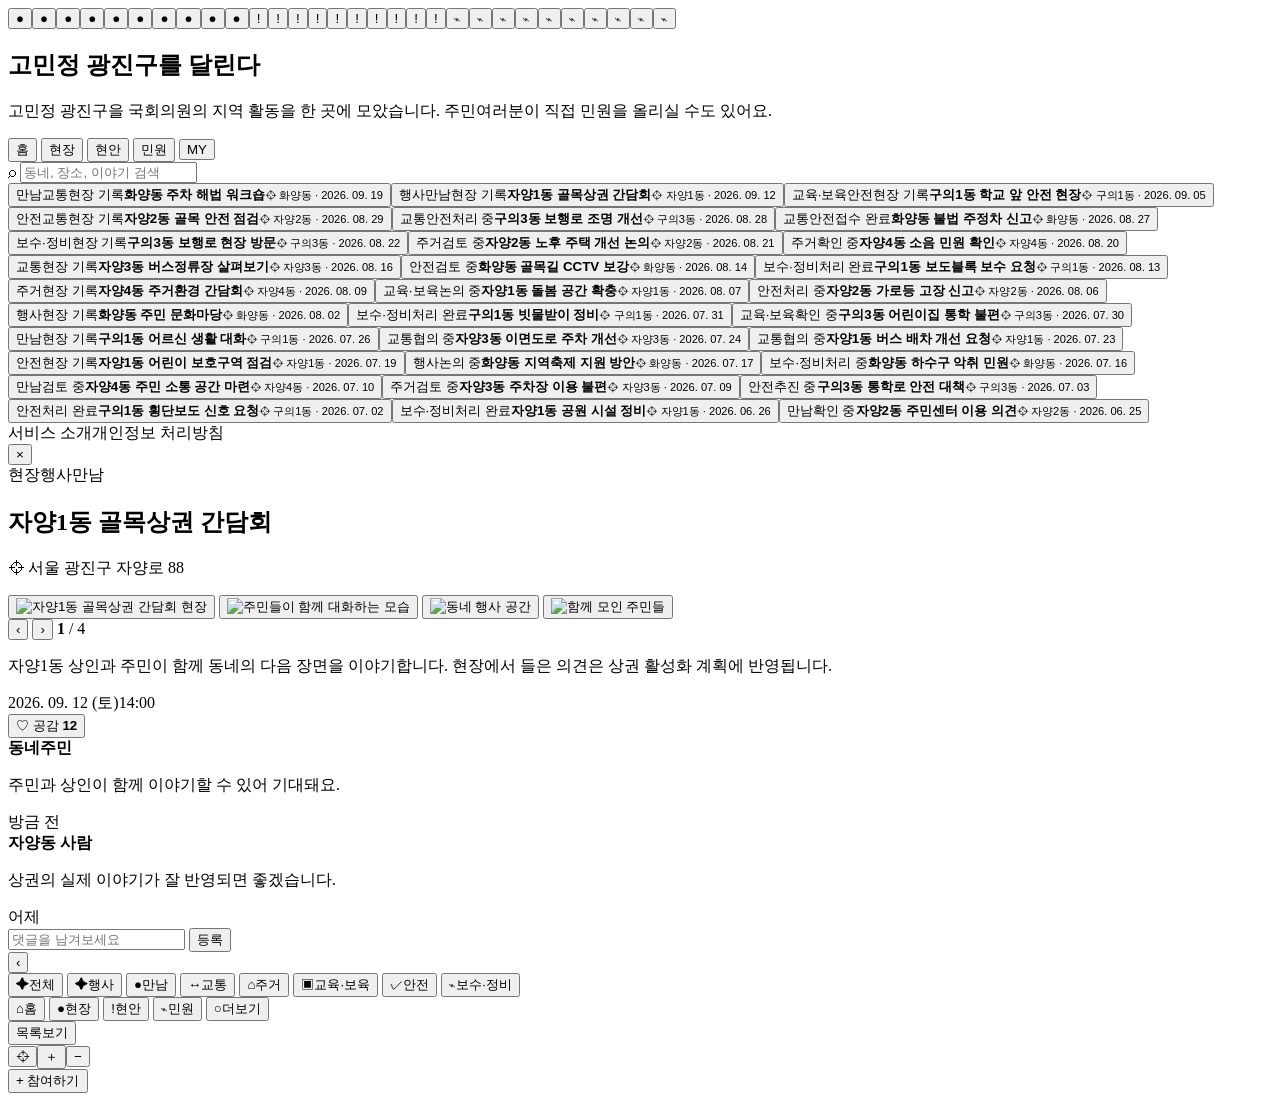
==== index.html @ 6dab6c1c "Update selected marker behavior" ====
<!doctype html>
<html lang="ko">
<head>
    <meta charset="UTF-8" />
    <meta name="viewport" content="width=device-width, initial-scale=1.0" />
    <title>우리동네 레이어 · 레이아웃 시안 02</title>
    <link rel="stylesheet" href="layout-02.css" />
</head>
<body>
    <main class="map-screen">
        <div class="map-placeholder" aria-label="지도 영역"></div>
        <div class="map-marker-layer" aria-label="지도 콘텐츠 위치"></div>

        <section class="main-panel" aria-label="동네 콘텐츠 패널">
            <div class="panel-surface">
                <div class="panel-handle" aria-hidden="true"></div>
                <header class="main-header">
                    <h1>고민정 광진구를 달린다</h1>
                    <p class="panel-copy">고민정 광진구을 국회의원의 지역 활동을 한 곳에 모았습니다. 주민여러분이 직접 민원을 올리실 수도 있어요.</p>
                    <nav class="main-menu" aria-label="주요 메뉴">
                        <button class="active" type="button" data-filter="all">홈</button>
                        <button type="button" data-filter="현장">현장</button>
                        <button type="button" data-filter="현안">현안</button>
                        <button type="button" data-filter="민원">민원</button>
                        <button type="button" data-filter="my">MY</button>
                    </nav>
                </header>

                <div class="panel-body">
                    <label class="search-box">
                        <span aria-hidden="true">⌕</span>
                        <input type="search" placeholder="동네, 장소, 이야기 검색" aria-label="동네, 장소, 이야기 검색" />
                    </label>

                    <div class="content-list" aria-live="polite"></div>
                </div>

                <footer class="main-footer">
                    <span>서비스 소개</span><span>개인정보 처리방침</span>
                </footer>
            </div>

            <article class="content-box" aria-label="선택한 콘텐츠 상세">
                <div class="detail-handle" aria-hidden="true"></div>
                <button class="detail-close" type="button" aria-label="콘텐츠 상세 닫기">×</button>
                <div class="detail-labels"><span class="type-label" data-detail="primary">현장</span><span class="detail-category-list" data-detail="category"><span class="tag event">행사</span><span class="tag event">만남</span></span></div>
                <h2 data-detail="title">자양1동 골목상권 간담회</h2>
                <p class="detail-address" data-detail="address">⌖ 서울 광진구 자양로 88</p>
                <div class="photo-gallery" aria-label="콘텐츠 사진 갤러리">
                    <div class="gallery-track">
                        <button class="gallery-slide" type="button" data-gallery-index="0"><img src="https://images.unsplash.com/photo-1517457373958-b7bdd4587205?auto=format&fit=crop&w=900&q=85" alt="자양1동 골목상권 간담회 현장" /></button>
                        <button class="gallery-slide" type="button" data-gallery-index="1"><img src="https://images.unsplash.com/photo-1511632765486-a01980e01a18?auto=format&fit=crop&w=900&q=85" alt="주민들이 함께 대화하는 모습" /></button>
                        <button class="gallery-slide" type="button" data-gallery-index="2"><img src="https://images.unsplash.com/photo-1492684223066-81342ee5ff30?auto=format&fit=crop&w=900&q=85" alt="동네 행사 공간" /></button>
                        <button class="gallery-slide" type="button" data-gallery-index="3"><img src="https://images.unsplash.com/photo-1529156069898-49953e39b3ac?auto=format&fit=crop&w=900&q=85" alt="함께 모인 주민들" /></button>
                    </div>
                    <button class="gallery-arrow prev is-hidden" type="button" aria-label="이전 사진">‹</button>
                    <button class="gallery-arrow next" type="button" aria-label="다음 사진">›</button>
                    <span class="gallery-count"><strong>1</strong> / 4</span>
                </div>
                <p class="detail-description" data-detail="description">자양1동 상인과 주민이 함께 동네의 다음 장면을 이야기합니다. 현장에서 들은 의견은 상권 활성화 계획에 반영됩니다.</p>
                <div class="detail-divider"></div>
                <div class="detail-meta"><span data-detail="date">2026. 09. 12 (토)</span><span data-detail="time">14:00</span></div>
                <div class="engagement-section">
                    <div class="reaction-row" aria-label="콘텐츠 반응">
                        <button class="reaction-button" type="button" data-reaction="like">♡ <span>공감</span> <strong>12</strong></button>
                    </div>
                    <div class="comment-list">
                        <div class="comment-item"><strong>동네주민</strong><p>주민과 상인이 함께 이야기할 수 있어 기대돼요.</p><time>방금 전</time></div>
                        <div class="comment-item"><strong>자양동 사람</strong><p>상권의 실제 이야기가 잘 반영되면 좋겠습니다.</p><time>어제</time></div>
                    </div>
                    <form class="comment-form">
                        <input type="text" placeholder="댓글을 남겨보세요" aria-label="댓글 입력" maxlength="120" />
                        <button type="submit">등록</button>
                    </form>
                </div>
            </article>

            <button class="panel-toggle" type="button" aria-label="메인 패널 접기" aria-expanded="true">‹</button>
        </section>

        <nav class="category-nav" aria-label="콘텐츠 2차 구분">
            <button class="category-chip" type="button" data-category-filter="all"><span aria-hidden="true">✦</span>전체</button>
            <button class="category-chip" type="button" data-category-filter="행사"><span aria-hidden="true">✦</span>행사</button>
            <button class="category-chip" type="button" data-category-filter="만남"><span aria-hidden="true">●</span>만남</button>
            <button class="category-chip" type="button" data-category-filter="교통"><span aria-hidden="true">↔</span>교통</button>
            <button class="category-chip" type="button" data-category-filter="주거"><span aria-hidden="true">⌂</span>주거</button>
            <button class="category-chip" type="button" data-category-filter="교육·보육"><span aria-hidden="true">▣</span>교육·보육</button>
            <button class="category-chip" type="button" data-category-filter="안전"><span aria-hidden="true">✓</span>안전</button>
            <button class="category-chip" type="button" data-category-filter="보수·정비"><span aria-hidden="true">⌁</span>보수·정비</button>
        </nav>

        <nav class="mobile-nav" aria-label="모바일 주요 메뉴">
            <button class="active" type="button" data-filter="all"><span aria-hidden="true">⌂</span>홈</button>
            <button type="button" data-filter="현장"><span aria-hidden="true">●</span>현장</button>
            <button type="button" data-filter="현안"><span aria-hidden="true">!</span>현안</button>
            <button type="button" data-filter="민원"><span aria-hidden="true">⌁</span>민원</button>
            <button type="button" data-filter="more"><span aria-hidden="true">○</span>더보기</button>
        </nav>
        <button class="mobile-list-button" type="button">목록보기</button>

        <div class="more-layer" hidden>
            <div class="more-backdrop" data-more-close></div>
            <section class="more-sheet" aria-label="더보기 메뉴"><button class="more-close" type="button" aria-label="더보기 닫기">×</button><a href="#">서비스 소개</a><a href="#">개인정보 처리방침</a></section>
        </div>

        <div class="map-controls" aria-label="지도 컨트롤">
            <button type="button" aria-label="현재 위치">⌖</button><button type="button" aria-label="확대">＋</button><button type="button" aria-label="축소">−</button>
        </div>

        <button class="participate-button" type="button">+ 참여하기</button>

        <div class="request-layer" role="dialog" aria-modal="true" aria-labelledby="request-title" hidden>
            <div class="request-backdrop" data-request-close></div>
            <section class="request-panel">
                <div class="request-heading"><div><h2 id="request-title">고민정 의원에게 요청하기</h2></div><button class="request-close" type="button" aria-label="요청 레이어 닫기">×</button></div>
                <form class="request-form">
                    <label class="form-label">장소 검색<div class="location-input"><span aria-hidden="true">⌖</span><input type="text" placeholder="주소나 장소를 검색해보세요" aria-label="장소 검색" /><button type="button" class="current-location">현위치</button></div></label>
                    <fieldset class="request-type-field"><legend class="form-label">어떤 요청인가요?</legend><div class="request-type-options"><button class="request-type active" type="button" data-request-type="민원요청">민원이 있어요</button><button class="request-type" type="button" data-request-type="만남요청">의원을 만나고 싶어요</button></div></fieldset>
                    <fieldset class="category-field"><legend class="form-label">관련 구분 <small>복수 선택 가능</small></legend><div class="request-category-options"><button type="button" data-request-category="행사">행사</button><button type="button" data-request-category="만남">만남</button><button type="button" data-request-category="교통">교통</button><button type="button" data-request-category="주거">주거</button><button type="button" data-request-category="교육·보육">교육·보육</button><button type="button" data-request-category="안전">안전</button><button type="button" data-request-category="보수·정비">보수·정비</button></div></fieldset>
                    <label class="form-label">사진 입력 <span class="optional">선택</span><span class="photo-input"><span aria-hidden="true">＋</span><span>사진을 추가해주세요</span><input type="file" accept="image/*" multiple aria-label="사진 입력" /></span></label>
                    <label class="form-label">설명하기<textarea rows="5" placeholder="동네에서 어떤 일이 있었는지 알려주세요."></textarea></label>
                    <p class="request-status" aria-live="polite"></p><button class="request-submit" type="submit">요청하기</button>
                </form>
            </section>
        </div>

        <div class="photo-lightbox" role="dialog" aria-modal="true" aria-label="사진 크게 보기" hidden>
            <button class="lightbox-close" type="button" aria-label="사진 닫기">×</button>
            <button class="lightbox-arrow prev" type="button" aria-label="이전 사진">‹</button>
            <img class="lightbox-image" src="" alt="" />
            <button class="lightbox-arrow next" type="button" aria-label="다음 사진">›</button>
            <div class="lightbox-counter"><strong>1</strong> / 4</div>
        </div>
    </main>
    <script>
        const screen = document.querySelector('.map-screen');
        const panel = document.querySelector('.main-panel');
        const panelSurface = document.querySelector('.panel-surface');
        const contentList = document.querySelector('.content-list');
        const mapMarkerLayer = document.querySelector('.map-marker-layer');
        let cards = [];
        const menuButtons = [...document.querySelectorAll('.main-menu button, .mobile-nav button')];
        const categoryButtons = [...document.querySelectorAll('.category-chip')];
        const detail = document.querySelector('.content-box');
        const toggle = document.querySelector('.panel-toggle');
        const close = document.querySelector('.detail-close');
        const gallery = document.querySelector('.photo-gallery');
        const galleryTrack = document.querySelector('.gallery-track');
        const gallerySlides = [...document.querySelectorAll('.gallery-slide')];
        const galleryCount = document.querySelector('.gallery-count strong');
        const lightbox = document.querySelector('.photo-lightbox');
        const lightboxImage = document.querySelector('.lightbox-image');
        const lightboxCounter = document.querySelector('.lightbox-counter strong');
        const commentForm = document.querySelector('.comment-form');
        const commentInput = commentForm.querySelector('input');
        const commentList = document.querySelector('.comment-list');
        const participateButton = document.querySelector('.participate-button');
        const requestLayer = document.querySelector('.request-layer');
        const requestForm = document.querySelector('.request-form');
        const requestStatus = document.querySelector('.request-status');
        const mapControls = document.querySelector('.map-controls');
        const mobileListButton = document.querySelector('.mobile-list-button');
        const moreLayer = document.querySelector('.more-layer');
        let galleryIndex = 0;
        let galleryTouchStartX = 0;
        let lightboxTouchStartX = 0;
        let panelTouchStartY = 0;
        let detailTouchStartY = 0;

        const syncParticipatePosition = () => {
            if (!window.matchMedia('(max-width: 800px)').matches) {
                mapControls.style.bottom = '';
                participateButton.style.bottom = '';
                return;
            }
            const panelBottom = panel.classList.contains('is-collapsed') ? 76 : window.innerHeight - panel.getBoundingClientRect().top + 16;
            mapControls.style.bottom = `${Math.max(76, panelBottom)}px`;
            participateButton.style.bottom = `${Math.max(120, panelBottom + 44)}px`;
        };

        const contentData = [
            ['현장', '행사|만남', '자양1동 골목상권 간담회', '자양1동', '2026. 09. 12', '14:00', '상인과 주민이 함께 동네의 다음 장면을 이야기합니다.'],
            ['현장', '만남|교통', '화양동 주차 해법 워크숍', '화양동', '2026. 09. 19', '10:30', '주차 문제를 주민의 시선으로 다시 살펴보고 해법을 찾습니다.'],
            ['현장', '교육·보육|안전', '구의1동 학교 앞 안전 현장', '구의1동', '2026. 09. 05', '09:00', '학교 주변 통학 동선을 살피고 필요한 개선점을 확인했습니다.'],
            ['현장', '안전|교통', '자양2동 골목 안전 점검', '자양2동', '2026. 08. 29', '16:00', '주민들과 골목길의 위험 요소를 함께 살펴봤습니다.'],
            ['현장', '보수·정비', '구의3동 보행로 현장 방문', '구의3동', '2026. 08. 22', '14:30', '보행로의 불편 사항을 확인하고 정비 방향을 논의했습니다.'],
            ['현장', '교통', '자양3동 버스정류장 살펴보기', '자양3동', '2026. 08. 16', '11:00', '주민들이 자주 이용하는 정류장의 이용 환경을 확인했습니다.'],
            ['현장', '주거', '자양4동 주거환경 간담회', '자양4동', '2026. 08. 09', '15:00', '주거 환경에 대한 주민들의 목소리를 현장에서 들었습니다.'],
            ['현장', '행사', '화양동 주민 문화마당', '화양동', '2026. 08. 02', '13:00', '동네 주민이 함께 모여 이야기를 나누는 자리를 마련했습니다.'],
            ['현장', '만남', '구의1동 어르신 생활 대화', '구의1동', '2026. 07. 26', '10:00', '생활 속 불편과 필요한 지원에 대해 이야기를 나눴습니다.'],
            ['현장', '안전', '자양1동 어린이 보호구역 점검', '자양1동', '2026. 07. 19', '08:30', '어린이 보호구역의 통행 환경과 안전 시설을 점검했습니다.'],
            ['현안', '교통|안전', '구의3동 보행로 조명 개선', '구의3동', '2026. 08. 28', '처리 중', '주민센터 뒤편 보행로의 야간 조도가 낮아 통행이 불편하다는 의견입니다.'],
            ['현안', '주거', '자양2동 노후 주택 개선 논의', '자양2동', '2026. 08. 21', '검토 중', '노후 주거지의 생활 환경을 개선할 방안을 살펴보고 있습니다.'],
            ['현안', '안전', '화양동 골목길 CCTV 보강', '화양동', '2026. 08. 14', '검토 중', '안전 사각지대를 줄이기 위한 방안을 관계 기관과 협의 중입니다.'],
            ['현안', '교육·보육', '자양1동 돌봄 공간 확충', '자양1동', '2026. 08. 07', '논의 중', '아이와 보호자가 함께 이용할 수 있는 돌봄 공간을 살펴봅니다.'],
            ['현안', '보수·정비', '구의1동 빗물받이 정비', '구의1동', '2026. 07. 31', '처리 완료', '집중호우에 대비해 빗물받이 정비 필요 지역을 확인했습니다.'],
            ['현안', '교통', '자양3동 이면도로 주차 개선', '자양3동', '2026. 07. 24', '협의 중', '이면도로의 통행과 주차 문제를 함께 해결할 방법을 찾고 있습니다.'],
            ['현안', '행사', '화양동 지역축제 지원 방안', '화양동', '2026. 07. 17', '논의 중', '지역 행사가 주민 모두에게 열린 자리가 될 수 있도록 논의합니다.'],
            ['현안', '만남', '자양4동 주민 소통 공간 마련', '자양4동', '2026. 07. 10', '검토 중', '주민들이 편하게 만나고 의견을 나눌 공간을 검토합니다.'],
            ['현안', '안전', '구의3동 통학로 안전 대책', '구의3동', '2026. 07. 03', '추진 중', '통학 시간대 보행 안전을 높이기 위한 대책을 마련하고 있습니다.'],
            ['현안', '보수·정비', '자양1동 공원 시설 정비', '자양1동', '2026. 06. 26', '처리 완료', '노후 공원 시설을 주민들이 안전하게 이용할 수 있도록 정비합니다.'],
            ['민원', '교통|안전', '화양동 불법 주정차 신고', '화양동', '2026. 08. 27', '접수 완료', '주민 신고 내용을 확인하고 현장 계도와 단속을 요청했습니다.'],
            ['민원', '주거', '자양4동 소음 민원 확인', '자양4동', '2026. 08. 20', '확인 중', '생활 소음으로 인한 불편 사항을 확인하고 해결 방법을 찾습니다.'],
            ['민원', '보수·정비', '구의1동 보도블록 보수 요청', '구의1동', '2026. 08. 13', '처리 완료', '파손된 보도블록을 확인해 정비 요청을 전달했습니다.'],
            ['민원', '안전', '자양2동 가로등 고장 신고', '자양2동', '2026. 08. 06', '처리 중', '어두운 골목의 가로등 고장 신고를 접수하고 수리를 요청했습니다.'],
            ['민원', '교육·보육', '구의3동 어린이집 통학 불편', '구의3동', '2026. 07. 30', '확인 중', '통학 시간대 차량과 보행 동선의 불편 사항을 확인합니다.'],
            ['민원', '교통', '자양1동 버스 배차 개선 요청', '자양1동', '2026. 07. 23', '협의 중', '출퇴근 시간대 배차 간격에 대한 주민 의견을 전달했습니다.'],
            ['민원', '보수·정비', '화양동 하수구 악취 민원', '화양동', '2026. 07. 16', '처리 중', '하수구 악취 발생 지점을 확인하고 정비를 요청했습니다.'],
            ['민원', '주거', '자양3동 주차장 이용 불편', '자양3동', '2026. 07. 09', '검토 중', '주차장 이용 과정에서 발생한 주민 불편을 관계 기관에 전달했습니다.'],
            ['민원', '안전', '구의1동 횡단보도 신호 요청', '구의1동', '2026. 07. 02', '처리 완료', '보행량이 많은 구간의 신호 체계 개선을 요청했습니다.'],
            ['민원', '만남', '자양2동 주민센터 이용 의견', '자양2동', '2026. 06. 25', '확인 중', '주민센터 이용 과정에서 느낀 불편과 개선 의견을 확인합니다.']
        ].map((item, index) => ({
            id: index + 1, primary: item[0], category: item[1].split('|'), title: item[2], place: item[3], date: item[4], time: item[5], description: item[6],
            sort: Number(item[4].replace(/\D/g, ''))
        }));

        let activePrimary = 'all';
        let activeCategory = 'all';

        const renderCards = (filter = activePrimary, category = activeCategory) => {
            contentList.innerHTML = '';
            const visible = contentData
                .filter((item) => (filter === 'all' || item.primary === filter) && (category === 'all' || item.category.includes(category)))
                .sort((a, b) => b.sort - a.sort);
            visible.forEach((item) => {
                const card = document.createElement('button');
                card.className = 'content-card';
                card.type = 'button';
                card.dataset.contentId = item.id;
                Object.assign(card.dataset, { primary: item.primary, category: item.category.join(' · '), title: item.title, address: `⌖ 서울 광진구 ${item.place}`, description: item.description, date: item.date, time: item.time });
                card.innerHTML = `<span class="card-tags">${item.category.map((category) => `<span class="tag ${category === '교통' || category === '안전' ? 'complaint' : 'event'}">${category}</span>`).join('')}</span><span class="status ${item.primary === '현장' ? 'open' : ''}">${item.primary === '현장' ? '현장 기록' : item.time}</span><strong>${item.title}</strong><small>⌖ ${item.place} · ${item.date}</small>`;
                card.addEventListener('click', () => setDetail(card));
                contentList.append(card);
            });
            cards = [...contentList.querySelectorAll('.content-card')];
        };

        const setDetail = (card) => {
            detail.querySelector('[data-detail="primary"]').textContent = card.dataset.primary;
            detail.querySelector('[data-detail="category"]').innerHTML = card.dataset.category.split(' · ').map((category) => `<span class="tag ${category === '교통' || category === '안전' ? 'complaint' : 'event'}">${category}</span>`).join('');
            detail.querySelector('[data-detail="title"]').textContent = card.dataset.title;
            detail.querySelector('[data-detail="address"]').textContent = card.dataset.address;
            detail.querySelector('[data-detail="description"]').textContent = card.dataset.description;
            detail.querySelector('[data-detail="date"]').textContent = card.dataset.date;
            detail.querySelector('[data-detail="time"]').textContent = card.dataset.time;
            detail.querySelector('.detail-meta').classList.toggle('time-hidden', card.dataset.category.split(' · ').some((category) => ['행사', '만남'].includes(category)));
            detail.scrollTop = 0;
            if (window.matchMedia('(max-width: 800px)').matches) panel.classList.remove('is-mobile-expanded', 'is-collapsed');
            panel.classList.add('is-detail-open');
        };

        const markerPositions = [
            [16, 18], [31, 13], [47, 22], [64, 16], [80, 27], [24, 37], [42, 42], [59, 34], [74, 45], [88, 39],
            [13, 57], [29, 67], [45, 55], [61, 64], [78, 58], [91, 70], [20, 82], [36, 76], [54, 84], [70, 78],
            [84, 88], [9, 30], [37, 29], [52, 12], [69, 29], [86, 52], [15, 72], [48, 69], [64, 91], [94, 22]
        ];

        const renderMapMarkers = () => {
            mapMarkerLayer.innerHTML = '';
            contentData.forEach((item, index) => {
                const marker = document.createElement('button');
                marker.className = `map-marker marker-${item.primary === '현장' ? 'field' : item.primary === '현안' ? 'issue' : 'complaint'}`;
                marker.type = 'button';
                marker.style.left = `${markerPositions[index][0]}%`;
                marker.style.top = `${markerPositions[index][1]}%`;
                Object.assign(marker.dataset, { primary: item.primary, category: item.category.join(' · '), title: item.title, address: `⌖ 서울 광진구 ${item.place}`, description: item.description, date: item.date, time: item.time });
                marker.innerHTML = `<span aria-hidden="true">${item.primary === '현장' ? '●' : item.primary === '현안' ? '!' : '⌁'}</span>`;
                marker.addEventListener('click', () => {
                    mapMarkerLayer.querySelectorAll('.map-marker.is-selected').forEach((selectedMarker) => selectedMarker.classList.remove('is-selected'));
                    marker.classList.add('is-selected');
                    if (panel.classList.contains('is-collapsed')) {
                        panel.classList.remove('is-collapsed');
                        toggle.setAttribute('aria-expanded', 'true');
                        toggle.setAttribute('aria-label', '메인 패널 접기');
                        updateToggleIcon(false);
                    }
                    setDetail(marker);
                });
                mapMarkerLayer.append(marker);
            });
        };

        const filterMapMarkers = (primary = 'all', category = 'all') => {
            mapMarkerLayer.querySelectorAll('.map-marker').forEach((marker) => {
                const visible = (primary === 'all' || marker.dataset.primary === primary) && (category === 'all' || marker.dataset.category.split(' · ').includes(category));
                marker.hidden = !visible;
                marker.style.display = visible ? 'grid' : 'none';
                if (!visible) marker.classList.remove('is-selected');
            });
        };

        renderMapMarkers();
        syncParticipatePosition();
        new MutationObserver(syncParticipatePosition).observe(panel, { attributes: true, attributeFilter: ['class'] });
        panel.addEventListener('transitionend', (event) => {
            if (event.propertyName === 'height' || event.propertyName === 'transform') syncParticipatePosition();
        });
        window.addEventListener('resize', syncParticipatePosition);

        menuButtons.forEach((button) => button.addEventListener('click', () => {
            const filter = button.dataset.filter;
            if (!filter) return;
            if (filter === 'more') { moreLayer.hidden = false; return; }
            menuButtons.forEach((item) => item.classList.toggle('active', item.dataset.filter === filter));
            panel.classList.remove('is-detail-open');
            if (filter === 'all') {
                panel.classList.remove('is-collapsed', 'is-mobile-expanded', 'is-category-mode', 'is-list-only');
                panelSurface.scrollTop = 0;
            } else if (window.matchMedia('(max-width: 800px)').matches) {
                panel.classList.add('is-category-mode', 'is-collapsed');
                panel.classList.remove('is-mobile-expanded', 'is-list-only');
                panelSurface.scrollTop = 0;
            }
            activePrimary = filter;
            activeCategory = 'all';
            filterMapMarkers(activePrimary, activeCategory);
            renderCards(activePrimary, activeCategory);
        }));

        categoryButtons.forEach((button) => button.addEventListener('click', () => {
            activeCategory = button.dataset.categoryFilter;
            panel.classList.remove('is-detail-open');
            filterMapMarkers(activePrimary, activeCategory);
            renderCards(activePrimary, activeCategory);
        }));

        renderCards('all');

        mobileListButton.addEventListener('click', () => {
            panel.classList.remove('is-collapsed', 'is-mobile-expanded');
            panel.classList.add('is-list-only');
            panelSurface.scrollTop = 0;
        });

        panelSurface.addEventListener('touchstart', (event) => {
            if (!window.matchMedia('(max-width: 800px)').matches) return;
            panelTouchStartY = event.touches[0].clientY;
        }, { passive: true });
        panelSurface.addEventListener('touchend', (event) => {
            if (!window.matchMedia('(max-width: 800px)').matches) return;
            const distance = event.changedTouches[0].clientY - panelTouchStartY;
            if (panel.classList.contains('is-list-only')) {
                if (distance > 45 && contentList.scrollTop <= 1) {
                    panel.classList.remove('is-list-only', 'is-mobile-expanded');
                    panel.classList.add('is-collapsed');
                    panelSurface.scrollTop = 0;
                }
                return;
            }
            if (distance < -45 && !panel.classList.contains('is-collapsed')) {
                panel.classList.add('is-mobile-expanded');
            } else if (distance > 45 && panel.classList.contains('is-mobile-expanded') && panelSurface.scrollTop <= 1) {
                panel.classList.remove('is-mobile-expanded');
                panelSurface.scrollTop = 0;
            } else if (distance > 45 && !panel.classList.contains('is-mobile-expanded') && !panel.classList.contains('is-collapsed')) {
                panel.classList.add('is-collapsed');
            }
        }, { passive: true });
        panelSurface.addEventListener('wheel', (event) => {
            if (window.matchMedia('(max-width: 800px)').matches && panel.classList.contains('is-mobile-expanded') && panelSurface.scrollTop <= 1 && event.deltaY > 0) {
                panel.classList.remove('is-mobile-expanded');
                panelSurface.scrollTop = 0;
            }
        }, { passive: true });
        detail.addEventListener('touchstart', (event) => {
            if (!window.matchMedia('(max-width: 800px)').matches) return;
            detailTouchStartY = event.touches[0].clientY;
        }, { passive: true });
        detail.addEventListener('touchend', (event) => {
            if (!window.matchMedia('(max-width: 800px)').matches || !panel.classList.contains('is-detail-open')) return;
            const distance = event.changedTouches[0].clientY - detailTouchStartY;
            if (distance < -45) {
                panel.classList.add('is-mobile-expanded');
            } else if (distance > 45 && panel.classList.contains('is-mobile-expanded') && detail.scrollTop <= 1) {
                panel.classList.remove('is-mobile-expanded');
                detail.scrollTop = 0;
            } else if (distance > 45 && !panel.classList.contains('is-mobile-expanded') && detail.scrollTop <= 1) {
                panel.classList.remove('is-detail-open');
                detail.scrollTop = 0;
            }
        }, { passive: true });

        const closeMoreLayer = () => { moreLayer.hidden = true; };
        moreLayer.querySelector('.more-close').addEventListener('click', closeMoreLayer);
        moreLayer.querySelector('[data-more-close]').addEventListener('click', closeMoreLayer);

        const closeRequestLayer = () => { requestLayer.hidden = true; };
        participateButton.addEventListener('click', () => { requestLayer.hidden = false; requestStatus.textContent = ''; });
        requestLayer.querySelector('.request-close').addEventListener('click', closeRequestLayer);
        requestLayer.querySelector('[data-request-close]').addEventListener('click', closeRequestLayer);
        document.querySelectorAll('.request-type').forEach((button) => button.addEventListener('click', () => {
            document.querySelectorAll('.request-type').forEach((item) => item.classList.toggle('active', item === button));
        }));
        document.querySelectorAll('[data-request-category]').forEach((button) => button.addEventListener('click', () => button.classList.toggle('active')));
        requestLayer.querySelector('.current-location').addEventListener('click', () => {
            requestLayer.querySelector('.location-input input').value = '현재 위치를 선택했습니다';
        });
        requestForm.addEventListener('submit', (event) => {
            event.preventDefault();
            requestStatus.textContent = '요청 내용을 확인했습니다. 곧 연결해드릴게요.';
        });

        close.addEventListener('click', () => {
            panel.classList.remove('is-detail-open', 'is-mobile-expanded');
            detail.scrollTop = 0;
        });

        const showGalleryImage = (index) => {
            galleryIndex = (index + gallerySlides.length) % gallerySlides.length;
            const slide = gallerySlides[galleryIndex];
            const sidePadding = parseFloat(getComputedStyle(galleryTrack).paddingLeft) || 0;
            const offset = galleryIndex === gallerySlides.length - 1
                ? Math.max(0, slide.offsetLeft + slide.getBoundingClientRect().width - gallery.clientWidth + sidePadding)
                : Math.max(0, slide.offsetLeft - sidePadding);
            galleryTrack.style.transform = `translateX(-${offset}px)`;
            galleryCount.textContent = String(galleryIndex + 1);
            gallery.querySelector('.gallery-arrow.prev').classList.toggle('is-hidden', galleryIndex === 0);
            gallery.querySelector('.gallery-arrow.next').classList.toggle('is-hidden', galleryIndex === gallerySlides.length - 1);
        };

        gallery.addEventListener('touchstart', (event) => {
            galleryTouchStartX = event.touches[0].clientX;
        }, { passive: true });
        gallery.addEventListener('touchend', (event) => {
            const distance = event.changedTouches[0].clientX - galleryTouchStartX;
            if (Math.abs(distance) < 40) return;
            showGalleryImage(galleryIndex + (distance < 0 ? 1 : -1));
        }, { passive: true });

        gallerySlides.forEach((slide, index) => slide.addEventListener('click', () => {
            const image = slide.querySelector('img');
            lightboxImage.src = image.src;
            lightboxImage.alt = image.alt;
            lightboxCounter.textContent = String(index + 1);
            galleryIndex = index;
            lightbox.hidden = false;
        }));

        gallery.querySelector('.gallery-arrow.prev').addEventListener('click', () => showGalleryImage(galleryIndex - 1));
        gallery.querySelector('.gallery-arrow.next').addEventListener('click', () => showGalleryImage(galleryIndex + 1));
        lightbox.querySelector('.lightbox-arrow.prev').addEventListener('click', () => {
            galleryIndex = (galleryIndex - 1 + gallerySlides.length) % gallerySlides.length;
            const image = gallerySlides[galleryIndex].querySelector('img');
            lightboxImage.src = image.src;
            lightboxImage.alt = image.alt;
            lightboxCounter.textContent = String(galleryIndex + 1);
        });
        lightbox.querySelector('.lightbox-arrow.next').addEventListener('click', () => {
            galleryIndex = (galleryIndex + 1) % gallerySlides.length;
            const image = gallerySlides[galleryIndex].querySelector('img');
            lightboxImage.src = image.src;
            lightboxImage.alt = image.alt;
            lightboxCounter.textContent = String(galleryIndex + 1);
        });
        lightbox.addEventListener('touchstart', (event) => {
            lightboxTouchStartX = event.touches[0].clientX;
        }, { passive: true });
        lightbox.addEventListener('touchend', (event) => {
            const distance = event.changedTouches[0].clientX - lightboxTouchStartX;
            if (Math.abs(distance) < 40) return;
            galleryIndex = (galleryIndex + (distance < 0 ? 1 : -1) + gallerySlides.length) % gallerySlides.length;
            const image = gallerySlides[galleryIndex].querySelector('img');
            lightboxImage.src = image.src;
            lightboxImage.alt = image.alt;
            lightboxCounter.textContent = String(galleryIndex + 1);
        });
        lightbox.querySelector('.lightbox-close').addEventListener('click', () => { lightbox.hidden = true; });
        lightbox.addEventListener('click', (event) => { if (event.target === lightbox) lightbox.hidden = true; });
        document.addEventListener('keydown', (event) => { if (event.key === 'Escape') lightbox.hidden = true; });

        document.querySelectorAll('.reaction-button').forEach((button) => button.addEventListener('click', () => {
            button.classList.toggle('is-reacted');
            const count = button.querySelector('strong');
            count.textContent = String(Number(count.textContent) + (button.classList.contains('is-reacted') ? 1 : -1));
            if (button.dataset.reaction === 'like') button.firstChild.textContent = button.classList.contains('is-reacted') ? '♥ ' : '♡ ';
        }));

        commentForm.addEventListener('submit', (event) => {
            event.preventDefault();
            const body = commentInput.value.trim();
            if (!body) return;
            const item = document.createElement('div');
            item.className = 'comment-item';
            item.innerHTML = `<strong>나</strong><p></p><time>방금 전</time>`;
            item.querySelector('p').textContent = body;
            commentList.prepend(item);
            commentInput.value = '';
        });

        const updateToggleIcon = (collapsed) => {
            const mobile = window.matchMedia('(max-width: 800px)').matches;
            toggle.textContent = collapsed ? (mobile ? '⌃' : '›') : (mobile ? '⌄' : '‹');
        };

        updateToggleIcon(false);

        toggle.addEventListener('click', () => {
            const collapsed = panel.classList.toggle('is-collapsed');
            toggle.setAttribute('aria-expanded', String(!collapsed));
            toggle.setAttribute('aria-label', collapsed ? '메인 패널 열기' : '메인 패널 접기');
            updateToggleIcon(collapsed);
        });

        window.addEventListener('resize', () => {
            updateToggleIcon(panel.classList.contains('is-collapsed'));
        });
    </script>
</body>
</html>
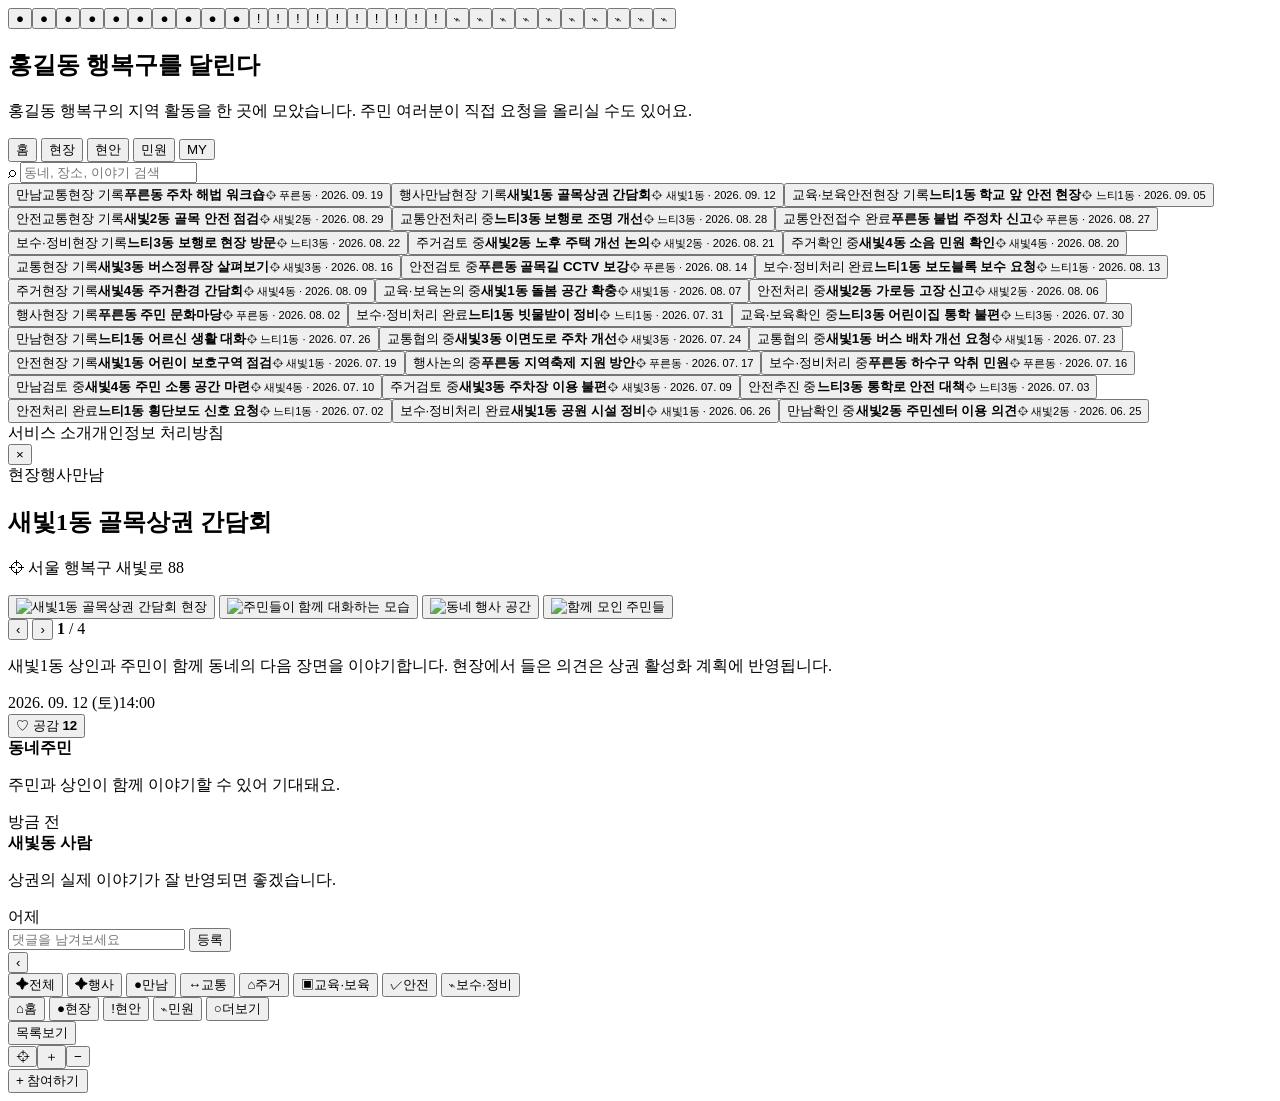
==== commit 034f69ab: "Use generic neighborhood sample content" ====
--- a/index.html
+++ b/index.html
@@ -15,8 +15,8 @@
             <div class="panel-surface">
                 <div class="panel-handle" aria-hidden="true"></div>
                 <header class="main-header">
-                    <h1>고민정 광진구를 달린다</h1>
-                    <p class="panel-copy">고민정 광진구을 국회의원의 지역 활동을 한 곳에 모았습니다. 주민여러분이 직접 민원을 올리실 수도 있어요.</p>
+                    <h1>홍길동 행복구를 달린다</h1>
+                    <p class="panel-copy">홍길동 행복구의 지역 활동을 한 곳에 모았습니다. 주민 여러분이 직접 요청을 올리실 수도 있어요.</p>
                     <nav class="main-menu" aria-label="주요 메뉴">
                         <button class="active" type="button" data-filter="all">홈</button>
                         <button type="button" data-filter="현장">현장</button>
@@ -44,11 +44,11 @@
                 <div class="detail-handle" aria-hidden="true"></div>
                 <button class="detail-close" type="button" aria-label="콘텐츠 상세 닫기">×</button>
                 <div class="detail-labels"><span class="type-label" data-detail="primary">현장</span><span class="detail-category-list" data-detail="category"><span class="tag event">행사</span><span class="tag event">만남</span></span></div>
-                <h2 data-detail="title">자양1동 골목상권 간담회</h2>
-                <p class="detail-address" data-detail="address">⌖ 서울 광진구 자양로 88</p>
+                <h2 data-detail="title">새빛1동 골목상권 간담회</h2>
+                <p class="detail-address" data-detail="address">⌖ 서울 행복구 새빛로 88</p>
                 <div class="photo-gallery" aria-label="콘텐츠 사진 갤러리">
                     <div class="gallery-track">
-                        <button class="gallery-slide" type="button" data-gallery-index="0"><img src="https://images.unsplash.com/photo-1517457373958-b7bdd4587205?auto=format&fit=crop&w=900&q=85" alt="자양1동 골목상권 간담회 현장" /></button>
+                        <button class="gallery-slide" type="button" data-gallery-index="0"><img src="https://images.unsplash.com/photo-1517457373958-b7bdd4587205?auto=format&fit=crop&w=900&q=85" alt="새빛1동 골목상권 간담회 현장" /></button>
                         <button class="gallery-slide" type="button" data-gallery-index="1"><img src="https://images.unsplash.com/photo-1511632765486-a01980e01a18?auto=format&fit=crop&w=900&q=85" alt="주민들이 함께 대화하는 모습" /></button>
                         <button class="gallery-slide" type="button" data-gallery-index="2"><img src="https://images.unsplash.com/photo-1492684223066-81342ee5ff30?auto=format&fit=crop&w=900&q=85" alt="동네 행사 공간" /></button>
                         <button class="gallery-slide" type="button" data-gallery-index="3"><img src="https://images.unsplash.com/photo-1529156069898-49953e39b3ac?auto=format&fit=crop&w=900&q=85" alt="함께 모인 주민들" /></button>
@@ -57,7 +57,7 @@
                     <button class="gallery-arrow next" type="button" aria-label="다음 사진">›</button>
                     <span class="gallery-count"><strong>1</strong> / 4</span>
                 </div>
-                <p class="detail-description" data-detail="description">자양1동 상인과 주민이 함께 동네의 다음 장면을 이야기합니다. 현장에서 들은 의견은 상권 활성화 계획에 반영됩니다.</p>
+                <p class="detail-description" data-detail="description">새빛1동 상인과 주민이 함께 동네의 다음 장면을 이야기합니다. 현장에서 들은 의견은 상권 활성화 계획에 반영됩니다.</p>
                 <div class="detail-divider"></div>
                 <div class="detail-meta"><span data-detail="date">2026. 09. 12 (토)</span><span data-detail="time">14:00</span></div>
                 <div class="engagement-section">
@@ -66,7 +66,7 @@
                     </div>
                     <div class="comment-list">
                         <div class="comment-item"><strong>동네주민</strong><p>주민과 상인이 함께 이야기할 수 있어 기대돼요.</p><time>방금 전</time></div>
-                        <div class="comment-item"><strong>자양동 사람</strong><p>상권의 실제 이야기가 잘 반영되면 좋겠습니다.</p><time>어제</time></div>
+                        <div class="comment-item"><strong>새빛동 사람</strong><p>상권의 실제 이야기가 잘 반영되면 좋겠습니다.</p><time>어제</time></div>
                     </div>
                     <form class="comment-form">
                         <input type="text" placeholder="댓글을 남겨보세요" aria-label="댓글 입력" maxlength="120" />
@@ -112,7 +112,7 @@
         <div class="request-layer" role="dialog" aria-modal="true" aria-labelledby="request-title" hidden>
             <div class="request-backdrop" data-request-close></div>
             <section class="request-panel">
-                <div class="request-heading"><div><h2 id="request-title">고민정 의원에게 요청하기</h2></div><button class="request-close" type="button" aria-label="요청 레이어 닫기">×</button></div>
+                <div class="request-heading"><div><h2 id="request-title">홍길동에게 요청하기</h2></div><button class="request-close" type="button" aria-label="요청 레이어 닫기">×</button></div>
                 <form class="request-form">
                     <label class="form-label">장소 검색<div class="location-input"><span aria-hidden="true">⌖</span><input type="text" placeholder="주소나 장소를 검색해보세요" aria-label="장소 검색" /><button type="button" class="current-location">현위치</button></div></label>
                     <fieldset class="request-type-field"><legend class="form-label">어떤 요청인가요?</legend><div class="request-type-options"><button class="request-type active" type="button" data-request-type="민원요청">민원이 있어요</button><button class="request-type" type="button" data-request-type="만남요청">의원을 만나고 싶어요</button></div></fieldset>
@@ -178,37 +178,41 @@
             participateButton.style.bottom = `${Math.max(120, panelBottom + 44)}px`;
         };
 
+        const resetSelectedMarker = () => {
+            mapMarkerLayer.querySelectorAll('.map-marker.is-selected').forEach((marker) => marker.classList.remove('is-selected'));
+        };
+
         const contentData = [
-            ['현장', '행사|만남', '자양1동 골목상권 간담회', '자양1동', '2026. 09. 12', '14:00', '상인과 주민이 함께 동네의 다음 장면을 이야기합니다.'],
-            ['현장', '만남|교통', '화양동 주차 해법 워크숍', '화양동', '2026. 09. 19', '10:30', '주차 문제를 주민의 시선으로 다시 살펴보고 해법을 찾습니다.'],
-            ['현장', '교육·보육|안전', '구의1동 학교 앞 안전 현장', '구의1동', '2026. 09. 05', '09:00', '학교 주변 통학 동선을 살피고 필요한 개선점을 확인했습니다.'],
-            ['현장', '안전|교통', '자양2동 골목 안전 점검', '자양2동', '2026. 08. 29', '16:00', '주민들과 골목길의 위험 요소를 함께 살펴봤습니다.'],
-            ['현장', '보수·정비', '구의3동 보행로 현장 방문', '구의3동', '2026. 08. 22', '14:30', '보행로의 불편 사항을 확인하고 정비 방향을 논의했습니다.'],
-            ['현장', '교통', '자양3동 버스정류장 살펴보기', '자양3동', '2026. 08. 16', '11:00', '주민들이 자주 이용하는 정류장의 이용 환경을 확인했습니다.'],
-            ['현장', '주거', '자양4동 주거환경 간담회', '자양4동', '2026. 08. 09', '15:00', '주거 환경에 대한 주민들의 목소리를 현장에서 들었습니다.'],
-            ['현장', '행사', '화양동 주민 문화마당', '화양동', '2026. 08. 02', '13:00', '동네 주민이 함께 모여 이야기를 나누는 자리를 마련했습니다.'],
-            ['현장', '만남', '구의1동 어르신 생활 대화', '구의1동', '2026. 07. 26', '10:00', '생활 속 불편과 필요한 지원에 대해 이야기를 나눴습니다.'],
-            ['현장', '안전', '자양1동 어린이 보호구역 점검', '자양1동', '2026. 07. 19', '08:30', '어린이 보호구역의 통행 환경과 안전 시설을 점검했습니다.'],
-            ['현안', '교통|안전', '구의3동 보행로 조명 개선', '구의3동', '2026. 08. 28', '처리 중', '주민센터 뒤편 보행로의 야간 조도가 낮아 통행이 불편하다는 의견입니다.'],
-            ['현안', '주거', '자양2동 노후 주택 개선 논의', '자양2동', '2026. 08. 21', '검토 중', '노후 주거지의 생활 환경을 개선할 방안을 살펴보고 있습니다.'],
-            ['현안', '안전', '화양동 골목길 CCTV 보강', '화양동', '2026. 08. 14', '검토 중', '안전 사각지대를 줄이기 위한 방안을 관계 기관과 협의 중입니다.'],
-            ['현안', '교육·보육', '자양1동 돌봄 공간 확충', '자양1동', '2026. 08. 07', '논의 중', '아이와 보호자가 함께 이용할 수 있는 돌봄 공간을 살펴봅니다.'],
-            ['현안', '보수·정비', '구의1동 빗물받이 정비', '구의1동', '2026. 07. 31', '처리 완료', '집중호우에 대비해 빗물받이 정비 필요 지역을 확인했습니다.'],
-            ['현안', '교통', '자양3동 이면도로 주차 개선', '자양3동', '2026. 07. 24', '협의 중', '이면도로의 통행과 주차 문제를 함께 해결할 방법을 찾고 있습니다.'],
-            ['현안', '행사', '화양동 지역축제 지원 방안', '화양동', '2026. 07. 17', '논의 중', '지역 행사가 주민 모두에게 열린 자리가 될 수 있도록 논의합니다.'],
-            ['현안', '만남', '자양4동 주민 소통 공간 마련', '자양4동', '2026. 07. 10', '검토 중', '주민들이 편하게 만나고 의견을 나눌 공간을 검토합니다.'],
-            ['현안', '안전', '구의3동 통학로 안전 대책', '구의3동', '2026. 07. 03', '추진 중', '통학 시간대 보행 안전을 높이기 위한 대책을 마련하고 있습니다.'],
-            ['현안', '보수·정비', '자양1동 공원 시설 정비', '자양1동', '2026. 06. 26', '처리 완료', '노후 공원 시설을 주민들이 안전하게 이용할 수 있도록 정비합니다.'],
-            ['민원', '교통|안전', '화양동 불법 주정차 신고', '화양동', '2026. 08. 27', '접수 완료', '주민 신고 내용을 확인하고 현장 계도와 단속을 요청했습니다.'],
-            ['민원', '주거', '자양4동 소음 민원 확인', '자양4동', '2026. 08. 20', '확인 중', '생활 소음으로 인한 불편 사항을 확인하고 해결 방법을 찾습니다.'],
-            ['민원', '보수·정비', '구의1동 보도블록 보수 요청', '구의1동', '2026. 08. 13', '처리 완료', '파손된 보도블록을 확인해 정비 요청을 전달했습니다.'],
-            ['민원', '안전', '자양2동 가로등 고장 신고', '자양2동', '2026. 08. 06', '처리 중', '어두운 골목의 가로등 고장 신고를 접수하고 수리를 요청했습니다.'],
-            ['민원', '교육·보육', '구의3동 어린이집 통학 불편', '구의3동', '2026. 07. 30', '확인 중', '통학 시간대 차량과 보행 동선의 불편 사항을 확인합니다.'],
-            ['민원', '교통', '자양1동 버스 배차 개선 요청', '자양1동', '2026. 07. 23', '협의 중', '출퇴근 시간대 배차 간격에 대한 주민 의견을 전달했습니다.'],
-            ['민원', '보수·정비', '화양동 하수구 악취 민원', '화양동', '2026. 07. 16', '처리 중', '하수구 악취 발생 지점을 확인하고 정비를 요청했습니다.'],
-            ['민원', '주거', '자양3동 주차장 이용 불편', '자양3동', '2026. 07. 09', '검토 중', '주차장 이용 과정에서 발생한 주민 불편을 관계 기관에 전달했습니다.'],
-            ['민원', '안전', '구의1동 횡단보도 신호 요청', '구의1동', '2026. 07. 02', '처리 완료', '보행량이 많은 구간의 신호 체계 개선을 요청했습니다.'],
-            ['민원', '만남', '자양2동 주민센터 이용 의견', '자양2동', '2026. 06. 25', '확인 중', '주민센터 이용 과정에서 느낀 불편과 개선 의견을 확인합니다.']
+            ['현장', '행사|만남', '새빛1동 골목상권 간담회', '새빛1동', '2026. 09. 12', '14:00', '상인과 주민이 함께 동네의 다음 장면을 이야기합니다.'],
+            ['현장', '만남|교통', '푸른동 주차 해법 워크숍', '푸른동', '2026. 09. 19', '10:30', '주차 문제를 주민의 시선으로 다시 살펴보고 해법을 찾습니다.'],
+            ['현장', '교육·보육|안전', '느티1동 학교 앞 안전 현장', '느티1동', '2026. 09. 05', '09:00', '학교 주변 통학 동선을 살피고 필요한 개선점을 확인했습니다.'],
+            ['현장', '안전|교통', '새빛2동 골목 안전 점검', '새빛2동', '2026. 08. 29', '16:00', '주민들과 골목길의 위험 요소를 함께 살펴봤습니다.'],
+            ['현장', '보수·정비', '느티3동 보행로 현장 방문', '느티3동', '2026. 08. 22', '14:30', '보행로의 불편 사항을 확인하고 정비 방향을 논의했습니다.'],
+            ['현장', '교통', '새빛3동 버스정류장 살펴보기', '새빛3동', '2026. 08. 16', '11:00', '주민들이 자주 이용하는 정류장의 이용 환경을 확인했습니다.'],
+            ['현장', '주거', '새빛4동 주거환경 간담회', '새빛4동', '2026. 08. 09', '15:00', '주거 환경에 대한 주민들의 목소리를 현장에서 들었습니다.'],
+            ['현장', '행사', '푸른동 주민 문화마당', '푸른동', '2026. 08. 02', '13:00', '동네 주민이 함께 모여 이야기를 나누는 자리를 마련했습니다.'],
+            ['현장', '만남', '느티1동 어르신 생활 대화', '느티1동', '2026. 07. 26', '10:00', '생활 속 불편과 필요한 지원에 대해 이야기를 나눴습니다.'],
+            ['현장', '안전', '새빛1동 어린이 보호구역 점검', '새빛1동', '2026. 07. 19', '08:30', '어린이 보호구역의 통행 환경과 안전 시설을 점검했습니다.'],
+            ['현안', '교통|안전', '느티3동 보행로 조명 개선', '느티3동', '2026. 08. 28', '처리 중', '주민센터 뒤편 보행로의 야간 조도가 낮아 통행이 불편하다는 의견입니다.'],
+            ['현안', '주거', '새빛2동 노후 주택 개선 논의', '새빛2동', '2026. 08. 21', '검토 중', '노후 주거지의 생활 환경을 개선할 방안을 살펴보고 있습니다.'],
+            ['현안', '안전', '푸른동 골목길 CCTV 보강', '푸른동', '2026. 08. 14', '검토 중', '안전 사각지대를 줄이기 위한 방안을 관계 기관과 협의 중입니다.'],
+            ['현안', '교육·보육', '새빛1동 돌봄 공간 확충', '새빛1동', '2026. 08. 07', '논의 중', '아이와 보호자가 함께 이용할 수 있는 돌봄 공간을 살펴봅니다.'],
+            ['현안', '보수·정비', '느티1동 빗물받이 정비', '느티1동', '2026. 07. 31', '처리 완료', '집중호우에 대비해 빗물받이 정비 필요 지역을 확인했습니다.'],
+            ['현안', '교통', '새빛3동 이면도로 주차 개선', '새빛3동', '2026. 07. 24', '협의 중', '이면도로의 통행과 주차 문제를 함께 해결할 방법을 찾고 있습니다.'],
+            ['현안', '행사', '푸른동 지역축제 지원 방안', '푸른동', '2026. 07. 17', '논의 중', '지역 행사가 주민 모두에게 열린 자리가 될 수 있도록 논의합니다.'],
+            ['현안', '만남', '새빛4동 주민 소통 공간 마련', '새빛4동', '2026. 07. 10', '검토 중', '주민들이 편하게 만나고 의견을 나눌 공간을 검토합니다.'],
+            ['현안', '안전', '느티3동 통학로 안전 대책', '느티3동', '2026. 07. 03', '추진 중', '통학 시간대 보행 안전을 높이기 위한 대책을 마련하고 있습니다.'],
+            ['현안', '보수·정비', '새빛1동 공원 시설 정비', '새빛1동', '2026. 06. 26', '처리 완료', '노후 공원 시설을 주민들이 안전하게 이용할 수 있도록 정비합니다.'],
+            ['민원', '교통|안전', '푸른동 불법 주정차 신고', '푸른동', '2026. 08. 27', '접수 완료', '주민 신고 내용을 확인하고 현장 계도와 단속을 요청했습니다.'],
+            ['민원', '주거', '새빛4동 소음 민원 확인', '새빛4동', '2026. 08. 20', '확인 중', '생활 소음으로 인한 불편 사항을 확인하고 해결 방법을 찾습니다.'],
+            ['민원', '보수·정비', '느티1동 보도블록 보수 요청', '느티1동', '2026. 08. 13', '처리 완료', '파손된 보도블록을 확인해 정비 요청을 전달했습니다.'],
+            ['민원', '안전', '새빛2동 가로등 고장 신고', '새빛2동', '2026. 08. 06', '처리 중', '어두운 골목의 가로등 고장 신고를 접수하고 수리를 요청했습니다.'],
+            ['민원', '교육·보육', '느티3동 어린이집 통학 불편', '느티3동', '2026. 07. 30', '확인 중', '통학 시간대 차량과 보행 동선의 불편 사항을 확인합니다.'],
+            ['민원', '교통', '새빛1동 버스 배차 개선 요청', '새빛1동', '2026. 07. 23', '협의 중', '출퇴근 시간대 배차 간격에 대한 주민 의견을 전달했습니다.'],
+            ['민원', '보수·정비', '푸른동 하수구 악취 민원', '푸른동', '2026. 07. 16', '처리 중', '하수구 악취 발생 지점을 확인하고 정비를 요청했습니다.'],
+            ['민원', '주거', '새빛3동 주차장 이용 불편', '새빛3동', '2026. 07. 09', '검토 중', '주차장 이용 과정에서 발생한 주민 불편을 관계 기관에 전달했습니다.'],
+            ['민원', '안전', '느티1동 횡단보도 신호 요청', '느티1동', '2026. 07. 02', '처리 완료', '보행량이 많은 구간의 신호 체계 개선을 요청했습니다.'],
+            ['민원', '만남', '새빛2동 주민센터 이용 의견', '새빛2동', '2026. 06. 25', '확인 중', '주민센터 이용 과정에서 느낀 불편과 개선 의견을 확인합니다.']
         ].map((item, index) => ({
             id: index + 1, primary: item[0], category: item[1].split('|'), title: item[2], place: item[3], date: item[4], time: item[5], description: item[6],
             sort: Number(item[4].replace(/\D/g, ''))
@@ -227,7 +231,7 @@
                 card.className = 'content-card';
                 card.type = 'button';
                 card.dataset.contentId = item.id;
-                Object.assign(card.dataset, { primary: item.primary, category: item.category.join(' · '), title: item.title, address: `⌖ 서울 광진구 ${item.place}`, description: item.description, date: item.date, time: item.time });
+                Object.assign(card.dataset, { primary: item.primary, category: item.category.join(' · '), title: item.title, address: `⌖ 서울 행복구 ${item.place}`, description: item.description, date: item.date, time: item.time });
                 card.innerHTML = `<span class="card-tags">${item.category.map((category) => `<span class="tag ${category === '교통' || category === '안전' ? 'complaint' : 'event'}">${category}</span>`).join('')}</span><span class="status ${item.primary === '현장' ? 'open' : ''}">${item.primary === '현장' ? '현장 기록' : item.time}</span><strong>${item.title}</strong><small>⌖ ${item.place} · ${item.date}</small>`;
                 card.addEventListener('click', () => setDetail(card));
                 contentList.append(card);
@@ -263,7 +267,7 @@
                 marker.type = 'button';
                 marker.style.left = `${markerPositions[index][0]}%`;
                 marker.style.top = `${markerPositions[index][1]}%`;
-                Object.assign(marker.dataset, { primary: item.primary, category: item.category.join(' · '), title: item.title, address: `⌖ 서울 광진구 ${item.place}`, description: item.description, date: item.date, time: item.time });
+                Object.assign(marker.dataset, { primary: item.primary, category: item.category.join(' · '), title: item.title, address: `⌖ 서울 행복구 ${item.place}`, description: item.description, date: item.date, time: item.time });
                 marker.innerHTML = `<span aria-hidden="true">${item.primary === '현장' ? '●' : item.primary === '현안' ? '!' : '⌁'}</span>`;
                 marker.addEventListener('click', () => {
                     mapMarkerLayer.querySelectorAll('.map-marker.is-selected').forEach((selectedMarker) => selectedMarker.classList.remove('is-selected'));
@@ -302,6 +306,7 @@
             if (!filter) return;
             if (filter === 'more') { moreLayer.hidden = false; return; }
             menuButtons.forEach((item) => item.classList.toggle('active', item.dataset.filter === filter));
+            resetSelectedMarker();
             panel.classList.remove('is-detail-open');
             if (filter === 'all') {
                 panel.classList.remove('is-collapsed', 'is-mobile-expanded', 'is-category-mode', 'is-list-only');
@@ -319,6 +324,7 @@
 
         categoryButtons.forEach((button) => button.addEventListener('click', () => {
             activeCategory = button.dataset.categoryFilter;
+            resetSelectedMarker();
             panel.classList.remove('is-detail-open');
             filterMapMarkers(activePrimary, activeCategory);
             renderCards(activePrimary, activeCategory);
@@ -375,6 +381,7 @@
                 panel.classList.remove('is-mobile-expanded');
                 detail.scrollTop = 0;
             } else if (distance > 45 && !panel.classList.contains('is-mobile-expanded') && detail.scrollTop <= 1) {
+                resetSelectedMarker();
                 panel.classList.remove('is-detail-open');
                 detail.scrollTop = 0;
             }
@@ -401,6 +408,7 @@
         });
 
         close.addEventListener('click', () => {
+            resetSelectedMarker();
             panel.classList.remove('is-detail-open', 'is-mobile-expanded');
             detail.scrollTop = 0;
         });
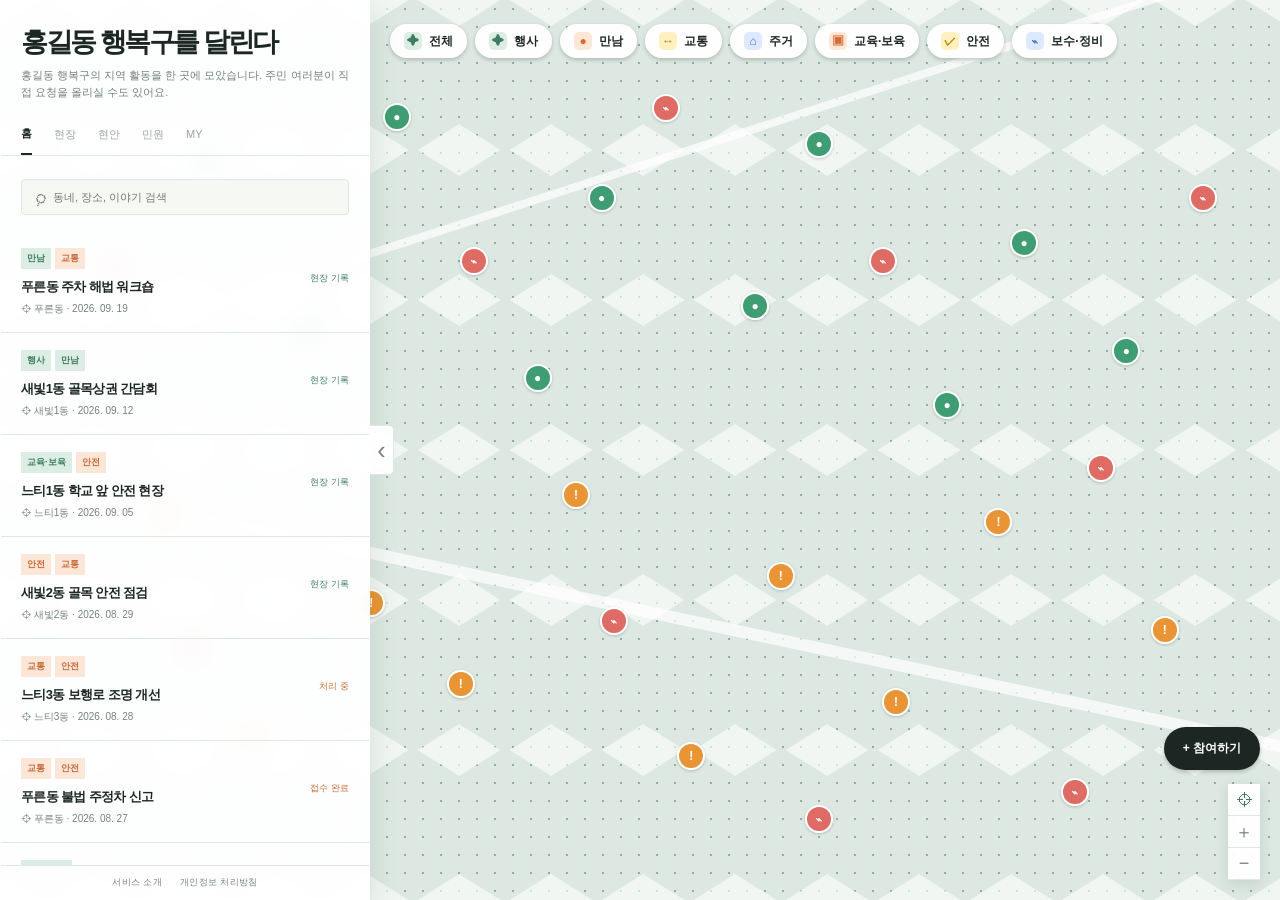
==== commit 106fde93: "Fix preview stylesheet links" ====
--- a/index.html
+++ b/index.html
@@ -4,7 +4,8 @@
     <meta charset="UTF-8" />
     <meta name="viewport" content="width=device-width, initial-scale=1.0" />
     <title>우리동네 레이어 · 레이아웃 시안 02</title>
-    <link rel="stylesheet" href="layout-02.css" />
+    <link rel="stylesheet" href="base.css" />
+    <link rel="stylesheet" href="layout.css" />
 </head>
 <body>
     <main class="map-screen">
--- a/base.css
+++ b/base.css
@@ -0,0 +1,101 @@
+@charset "utf-8";
+
+/* Pretendard Variable (공식 다이내믹 서브셋) */
+@import url("https://cdn.jsdelivr.net/gh/orioncactus/pretendard@v1.3.9/dist/web/variable/pretendardvariable-dynamic-subset.min.css");
+
+*,
+*::before,
+*::after {
+    box-sizing: border-box;
+}
+
+html {
+    font-size: 100%;
+    scroll-behavior: smooth;
+    -webkit-text-size-adjust: 100%;
+}
+
+html,
+body {
+    margin: 0;
+    padding: 0;
+}
+
+body {
+    font-family: "Pretendard Variable", Pretendard, -apple-system,
+        BlinkMacSystemFont, "Apple SD Gothic Neo", "Noto Sans KR", Arial,
+        sans-serif;
+    color: var(--ink);
+    background: var(--paper);
+    font-size: 1rem;
+    overflow-wrap: anywhere;
+    -webkit-font-smoothing: antialiased;
+}
+
+h1,
+h2,
+h3,
+h4,
+h5,
+h6,
+p,
+figure,
+blockquote,
+dl,
+dd {
+    margin: 0;
+}
+
+ul,
+ol {
+    margin: 0;
+    padding: 0;
+    list-style: none;
+}
+
+img,
+picture,
+video,
+canvas,
+svg {
+    display: block;
+    max-width: 100%;
+}
+
+img {
+    height: auto;
+}
+
+a {
+    color: inherit;
+    text-decoration: none;
+}
+
+button,
+input,
+select,
+textarea {
+    margin: 0;
+    color: inherit;
+    font: inherit;
+}
+
+button {
+    padding: 0;
+    background: none;
+    border: 0;
+    cursor: pointer;
+}
+
+textarea {
+    resize: vertical;
+}
+
+table {
+    border-spacing: 0;
+    border-collapse: collapse;
+}
+
+[hidden] {
+    display: none !important;
+}
--- a/layout.css
+++ b/layout.css
@@ -0,0 +1,164 @@
+@charset "utf-8";
+@import url("https://cdn.jsdelivr.net/gh/orioncactus/pretendard@v1.3.9/dist/web/variable/pretendardvariable-dynamic-subset.min.css");
+
+:root{--ink:#1c2724;--muted:#75817b;--line:#dfe7e1;--paper:#f6f8f4;--panel:#fffffff2;--mint:#dceee4;--mint-ink:#3e7d63;--orange:#fce6d8;--orange-ink:#c66a38;--shadow:0 8px 28px #344d4124;--motion-duration:.35s;--motion-ease:cubic-bezier(.22,.61,.36,1)}
+*,*::before,*::after{box-sizing:border-box}
+html,body{width:100%;height:100%;margin:0}
+body{overflow:hidden;color:var(--ink);background:var(--paper);font-family:"Pretendard Variable",Pretendard,-apple-system,BlinkMacSystemFont,"Apple SD Gothic Neo",sans-serif;-webkit-font-smoothing:antialiased}
+button,input{color:inherit;font:inherit}button{border:0;background:none;cursor:pointer}
+
+.map-screen{position:relative;width:100%;height:100dvh;min-height:560px;overflow:hidden;background:#dce8e1}
+.map-placeholder{position:absolute;inset:0;background-color:#dce8e1;background-image:linear-gradient(32deg,#fff9 12%,transparent 12.5%,transparent 87%,#fff9 87.5%),linear-gradient(148deg,#fff9 12%,transparent 12.5%,transparent 87%,#fff9 87.5%),radial-gradient(#91ad9f 1px,transparent 1px);background-size:92px 150px,92px 150px,18px 18px}
+.map-placeholder::before,.map-placeholder::after{position:absolute;content:"";display:block;background:#ffffffb8}
+.map-placeholder::before{top:18%;left:-5%;width:110%;height:8px;transform:rotate(-18deg)}
+.map-placeholder::after{top:67%;left:-8%;width:115%;height:12px;transform:rotate(12deg)}
+.map-marker-layer{position:absolute;z-index:4;inset:0;pointer-events:none}.map-marker{position:absolute;display:grid;width:28px;height:28px;place-items:center;padding:0;border:2px solid #fff;border-radius:50%;background:transparent;box-shadow:rgba(0,0,0,.2) 0 1px 3px;color:#fff;font-size:14px;pointer-events:auto;transform:translate(-50%,-50%);transition:transform .15s ease}.map-marker:hover{transform:translate(-50%,-50%) scale(1.08)}.map-marker::before{position:absolute;z-index:2;bottom:calc(100% + 3px);left:50%;width:0;height:0;border-top:6px solid #fffffff5;border-right:5px solid transparent;border-left:5px solid transparent;content:"";opacity:0;transform:translate(-50%,4px);transition:opacity .15s ease,transform .15s ease}.map-marker::after{position:absolute;z-index:1;bottom:calc(100% + 8px);left:50%;width:max-content;max-width:190px;padding:7px 10px;border:1px solid #e8ece8;border-radius:5px;background:#fffffff5;box-shadow:rgba(0,0,0,.12) 0 1px 3px;color:var(--ink);content:attr(data-title);font-size:11px;font-weight:700;line-height:1.2;white-space:nowrap;opacity:0;pointer-events:none;transform:translate(-50%,4px);transition:opacity .15s ease,transform .15s ease}.map-marker:hover::before,.map-marker:hover::after{opacity:1;transform:translate(-50%,0)}.map-marker>span{display:grid;width:100%;height:100%;place-items:center;border-radius:50%;font-size:12px;font-weight:800}.marker-field>span{background:#3e9d72}.marker-issue>span{background:#e99535}.marker-complaint>span{background:#df6c64}
+
+.main-panel{position:absolute;z-index:10;top:0;bottom:0;left:0;width:370px;transition:transform var(--motion-duration) var(--motion-ease)}
+.category-nav{position:absolute;z-index:6;top:22px;left:388px;display:flex;gap:8px;max-width:calc(100% - 408px);padding:2px 2px 10px;overflow-x:auto;scrollbar-width:none;transition:left var(--motion-duration) var(--motion-ease)}.category-nav::-webkit-scrollbar{display:none}.category-chip{display:flex;flex:0 0 auto;align-items:center;gap:7px;padding:8px 14px;border:0;border-radius:999px;background:#fffffff5;box-shadow:rgba(0,0,0,.2) 0px 2px 4px 0px;color:var(--ink);font-size:12px;font-weight:700;white-space:nowrap}.category-chip span{display:grid;width:18px;height:18px;place-items:center;border-radius:5px;background:var(--mint);color:var(--mint-ink);font-size:12px;font-weight:800}.category-chip:nth-child(3) span,.category-chip:nth-child(6) span{background:#ffe7d5;color:#d76b35}.category-chip:nth-child(4) span,.category-chip:nth-child(7) span{background:#fff0bf;color:#b98400}.category-chip:nth-child(5) span,.category-chip:nth-child(8) span{background:#dce9ff;color:#4772c8}.main-panel.is-collapsed ~ .category-nav{left:14px}.main-panel.is-detail-open ~ .category-nav{visibility:hidden;pointer-events:none}
+.panel-surface,.content-box{border:1px solid #fff;background:var(--panel);box-shadow:var(--shadow);backdrop-filter:blur(12px)}
+.panel-surface{position:relative;z-index:2;display:flex;flex-direction:column;height:100%;overflow:hidden;border-radius:0}
+.panel-handle{display:none}
+.main-header{display:flex;flex-direction:column;align-items:flex-start;padding:27px 20px 0;border-bottom:1px solid var(--line)}.main-header h1{margin:0 0 9px;font-size:27px;letter-spacing:-.09em;line-height:1.1;white-space:nowrap}.main-header h1 em{color:var(--mint-ink);font-style:normal}.campaign-line{margin:0 0 8px;color:var(--ink);font-size:13px;font-weight:700;letter-spacing:-.05em}.main-header .panel-copy{margin:0}.main-menu{display:flex;width:100%;gap:22px;margin-top:25px}.main-menu button{padding:0 0 12px;color:#9ba59f;font-size:11px}.main-menu button.active{border-bottom:2px solid var(--ink);color:var(--ink);font-weight:700}
+.brand{display:flex;align-items:center;gap:9px;color:var(--ink);text-decoration:none}.brand-mark{display:grid;width:29px;height:29px;place-items:center;border:1.5px solid var(--mint-ink);border-radius:50%;color:var(--mint-ink);font-size:18px}.brand strong,.brand small{display:block}.brand strong{font-size:14px;letter-spacing:-.06em}.brand small{margin-top:2px;color:var(--muted);font-size:9px;letter-spacing:.12em}.icon-button{color:var(--muted);font-size:18px}
+.panel-body{display:flex;flex:1;min-height:0;flex-direction:column;padding:23px 20px 0;overflow:hidden}.kicker,.detail-eyebrow{margin:0;color:var(--mint-ink);font-size:9px;font-weight:700;letter-spacing:.14em}.panel-heading h1{margin:11px 0 9px;font-size:27px;letter-spacing:-.09em;line-height:1.1}.panel-heading h1 em{color:var(--mint-ink);font-style:normal}.panel-copy{margin:0;color:var(--muted);font-size:11px;line-height:1.55}
+.search-box{display:flex;align-items:center;gap:8px;margin-top:0;margin-bottom:16px;padding:0 12px;border:1px solid var(--line);border-radius:4px;background:var(--paper)}.search-box span{color:var(--muted);font-size:21px;transform:rotate(-20deg)}.search-box input{width:100%;padding:11px 0;border:0;outline:0;background:transparent;font-size:11px}
+.list-heading{display:flex;align-items:center;justify-content:space-between;margin-top:25px}.list-heading h2{margin:0;font-size:17px;letter-spacing:-.07em}.list-heading h2 small{color:var(--muted);font-size:10px;font-weight:400}.filter-button{color:var(--muted);font-size:10px}.filter-button span{margin-left:4px;font-size:14px}
+.content-tabs{display:flex;gap:17px;margin-top:18px;border-bottom:1px solid var(--line)}.content-tabs button{padding:0 0 10px;color:#9ba59f;font-size:11px}.content-tabs button.active{border-bottom:2px solid var(--ink);color:var(--ink);font-weight:700}.content-tabs small{margin-left:2px}.content-list{flex:1;min-height:0;padding-bottom:24px;overflow-y:auto}
+.content-card{position:relative;display:block;width:100%;padding:17px 24px 16px 0;text-align:left;border-bottom:1px solid var(--line)}.type-label{display:inline-block;margin-right:5px;color:var(--muted);font-size:9px;font-weight:700;letter-spacing:.03em}.tag{display:inline-block;padding:4px 6px;background:var(--mint);color:var(--mint-ink);font-size:9px;font-weight:700}.tag.complaint{background:var(--orange);color:var(--orange-ink)}.detail-labels{display:flex;align-items:center;gap:5px}.detail-labels .type-label{padding:4px 6px;margin:0;background:#edf0ec;color:var(--ink)}.status{float:right;margin-top:3px;color:var(--orange-ink);font-size:9px}.status.open{color:var(--mint-ink)}.content-card strong,.content-card small{display:block}.content-card strong{margin:9px 0 6px;font-size:13px;letter-spacing:-.05em}.content-card small{color:var(--muted);font-size:10px}.card-arrow{position:absolute;top:50%;right:1px;color:#9ca9a2;font-size:17px}
+.content-card:last-child{border-bottom:0}.detail-category-list{display:flex;flex-wrap:wrap;gap:5px}
+.card-tags{display:flex;flex-wrap:wrap;gap:4px}
+.main-footer{display:flex;align-items:end;justify-content:center;gap:18px;padding:10px 20px 11px;border-top:1px solid var(--line);color:var(--muted);font-size:9px;line-height:1.35;letter-spacing:.04em}.main-footer span:last-child{text-align:center}
+
+.content-box{position:absolute;z-index:1;top:18px;bottom:18px;left:calc(100% + 14px);width:410px;height:auto;min-height:0;padding:20px;overflow-y:auto;border-radius:8px;visibility:hidden;pointer-events:none;transform:translateX(calc(-100% - 14px));transition:none}.main-panel.is-detail-open .content-box{visibility:visible;pointer-events:auto;transform:translateX(0);transition:transform var(--motion-duration) var(--motion-ease)}.detail-close{position:absolute;top:17px;right:20px;color:var(--muted);font-size:22px}.detail-eyebrow{margin-top:24px;color:var(--muted)}.content-box h2{max-width:310px;margin:12px 0 8px;font-size:25px;letter-spacing:-.08em;line-height:1.15}.detail-address,.detail-description{margin:0;color:var(--muted);font-size:11px;line-height:1.65}.detail-description{margin-top:22px;font-size:12px}.detail-divider{height:1px;margin:24px 0 13px;background:var(--line)}.detail-meta{display:flex;justify-content:space-between;color:var(--muted);font-size:10px}.detail-meta.time-hidden [data-detail="time"]{display:none}.primary-button{width:100%;margin-top:22px;padding:13px 15px;background:var(--ink);color:#fff;font-size:11px;text-align:left}.primary-button span{float:right;font-size:16px;line-height:10px}
+.map-controls{position:absolute;z-index:4;right:20px;bottom:20px;display:flex;flex-direction:column;box-shadow:0 4px 14px #344d4124}.map-controls button{width:32px;height:32px;border-bottom:1px solid var(--line);background:#fffffff2;color:var(--muted);font-size:18px}.map-controls button:first-child{color:var(--mint-ink);font-size:16px}
+.participate-button{position:absolute;z-index:5;right:20px;bottom:20px;padding:13px 19px;border-radius:999px;background:var(--ink);box-shadow:rgba(0,0,0,.2) 0 2px 4px;color:#fff;font-size:12px;font-weight:700}.request-layer{position:absolute;z-index:30;inset:0;display:grid;place-items:center}.request-layer[hidden]{display:none}.request-backdrop{position:absolute;inset:0;background:#18231f66}.request-panel{position:relative;width:min(460px,calc(100% - 40px));max-height:calc(100% - 40px);overflow-y:auto;padding:24px;border:1px solid #fff;border-radius:12px;background:var(--panel);box-shadow:var(--shadow)}.request-heading{display:flex;align-items:flex-start;justify-content:space-between;margin-bottom:24px}.request-kicker{color:var(--mint-ink);font-size:9px;font-weight:700;letter-spacing:.12em}.request-heading h2{margin:7px 0 0;font-size:24px;letter-spacing:-.08em}.request-close{color:var(--muted);font-size:24px;line-height:1}.request-form{display:flex;flex-direction:column;gap:20px}.form-label,.request-type-field legend{display:block;margin:0;color:var(--ink);font-size:11px;font-weight:700}.location-input{display:flex;align-items:center;gap:8px;margin-top:8px;padding:0 10px;border:1px solid var(--line);border-radius:5px;background:var(--paper)}.location-input>span{color:var(--mint-ink);font-size:18px}.location-input input{min-width:0;flex:1;padding:11px 0;border:0;outline:0;background:transparent;font-size:11px}.current-location{padding:6px 8px;border-radius:4px;background:var(--mint);color:var(--mint-ink);font-size:10px;font-weight:700}.request-type-field,.category-field{margin:0;padding:0;border:0}.request-type-options,.request-category-options{display:flex;flex-wrap:wrap;gap:7px;margin-top:9px}.request-type,.request-category-options button{padding:10px 12px;border:1px solid var(--line);border-radius:5px;background:#fff;color:var(--muted);font-size:11px}.request-type.active,.request-category-options button.active{border-color:var(--mint-ink);background:var(--mint);color:var(--mint-ink);font-weight:700}.form-label small,.optional{margin-left:5px;color:var(--muted);font-size:9px;font-weight:400}.photo-input{position:relative;display:flex;align-items:center;gap:8px;margin-top:8px;padding:16px;border:1px dashed #b9c9be;border-radius:5px;color:var(--muted);font-size:10px}.photo-input>span:first-child{display:grid;width:24px;height:24px;place-items:center;border-radius:50%;background:var(--mint);color:var(--mint-ink);font-size:17px}.photo-input input{position:absolute;inset:0;width:100%;height:100%;opacity:0;cursor:pointer}.form-label textarea{display:block;width:100%;margin-top:8px;padding:11px;border:1px solid var(--line);outline:0;resize:vertical;background:var(--paper);font-size:11px;line-height:1.55}.form-label textarea:focus,.location-input:focus-within{border-color:var(--mint-ink)}.request-status{min-height:15px;margin:0;color:var(--mint-ink);font-size:10px}.request-submit{padding:13px;border-radius:5px;background:var(--ink);color:#fff;font-size:12px;font-weight:700}
+.panel-toggle{position:absolute;z-index:3;top:50%;left:100%;display:grid;width:24px;height:50px;place-items:center;border:1px solid var(--line);border-left:0;border-radius:0 5px 5px 0;background:#fffffff2;color:var(--muted);font-size:25px;transform:translateY(-50%);transition:none}.main-panel.is-detail-open .panel-toggle{left:calc(100% + 424px);border-left:1px solid var(--line);border-radius:0 5px 5px 0;transition:left var(--motion-duration) var(--motion-ease)}.main-panel.is-collapsed{transform:translateX(-100%)}.main-panel.is-collapsed .panel-toggle{left:100%}.main-panel.is-collapsed .content-box{visibility:hidden;pointer-events:none}
+
+
+@media (max-width:800px){
+    .category-nav{top:18px;right:14px;left:14px;max-width:none}
+    .main-panel{top:auto;right:0;bottom:0;left:0;width:100%;height:300px}.panel-surface{border-radius:8px 8px 0 0}.main-header{padding:17px 16px 0}.main-header h1{margin-bottom:6px;font-size:22px}.campaign-line{margin-bottom:5px;font-size:11px}.main-header .panel-copy{font-size:10px}.main-menu{gap:17px;margin-top:16px}.main-menu button{padding-bottom:9px;font-size:10px}.panel-body{padding:16px 16px 0}.panel-copy{display:block}.search-box{margin-top:0}.list-heading{margin-top:17px}.content-tabs{margin-top:12px}.content-list{height:auto}.content-card{padding:12px 24px 11px 0}.content-card strong{margin:6px 0 4px;font-size:12px}.main-footer{padding:8px 16px 9px}.collapsed-topbar{right:0;left:0;width:auto;padding:14px 16px}.collapsed-topbar h1{font-size:20px}.collapsed-topbar .search-box{margin-top:11px}
+    .content-box{top:auto;right:0;bottom:calc(100% + 12px);left:0;width:auto;height:calc(100% - 32px);min-height:0;padding:20px;transform:translateY(18px)}.main-panel.is-detail-open .content-box{transform:translateY(0)}.content-box h2{margin-top:9px;font-size:21px}.detail-description{margin-top:13px}.detail-divider,.detail-meta,.content-box .primary-button{display:none}
+    .panel-toggle{top:-22px;right:50%;bottom:auto;left:auto;width:50px;height:22px;border:1px solid var(--line);border-bottom:0;border-radius:5px 5px 0 0;font-size:20px;transform:translateX(50%);transition:none}.main-panel.is-detail-open .panel-toggle{left:auto}.main-panel.is-collapsed{transform:translateY(298px)}.map-controls{right:16px;bottom:326px}
+    .panel-toggle{display:none}.main-panel{transition:height var(--motion-duration) var(--motion-ease),transform var(--motion-duration) var(--motion-ease)}.main-panel.is-mobile-expanded{height:calc(100% - 86px)}.panel-handle{position:sticky;z-index:2;top:0;display:block;width:100%;height:30px;margin:0;padding-top:10px;border-bottom:1px solid #eef1ee;background:var(--panel);text-align:center}.panel-handle::before{display:block;width:54px;height:5px;margin:0 auto;border-radius:999px;background:#dfe2df;content:""}.main-panel.is-mobile-expanded .panel-surface{overflow-y:auto;overflow-x:hidden}.main-panel.is-mobile-expanded .panel-body{display:block;overflow:visible}.main-panel.is-mobile-expanded .content-list{height:auto;overflow:visible}
+}
+
+.photo-gallery{position:relative;margin:18px -20px 22px;overflow:hidden;background:transparent}
+.gallery-track{display:flex;gap:10px;padding:0 16px;transition:transform .35s cubic-bezier(.22,.61,.36,1)}
+.gallery-slide{position:relative;flex:0 0 300px;height:185px;padding:0;overflow:hidden;border:0;border-radius:28px;background:#cbdcd1}
+.gallery-slide:not(:first-child){flex-basis:210px}
+.gallery-slide img{display:block;width:100%;height:100%;object-fit:cover}
+.gallery-arrow,.lightbox-arrow{position:absolute;z-index:2;display:grid;place-items:center;border-radius:50%;background:#ffffffd9;color:var(--ink);font-size:25px;line-height:1;box-shadow:0 2px 10px #1c272426}
+.gallery-arrow{top:50%;width:30px;height:30px;transform:translateY(-50%)}.gallery-arrow.is-hidden{display:none}
+.gallery-arrow.prev{left:10px}.gallery-arrow.next{right:10px}
+.gallery-count{position:absolute;right:12px;bottom:12px;padding:5px 8px;border-radius:12px;background:#1c2724b8;color:#fff;font-size:10px}.gallery-count strong{font-weight:700}
+
+.photo-lightbox{position:fixed;z-index:100;inset:0;display:grid;place-items:center;background:#0d1714e8;padding:54px 84px}.photo-lightbox[hidden]{display:none}
+.lightbox-image{display:block;width:min(100%,1100px);height:min(80vh,760px);object-fit:contain}
+.lightbox-close{position:absolute;top:20px;right:25px;color:#fff;font-size:34px;line-height:1}.lightbox-arrow{top:50%;width:46px;height:46px;background:#ffffff22;color:#fff;font-size:38px;transform:translateY(-50%)}.lightbox-arrow.prev{left:24px}.lightbox-arrow.next{right:24px}.lightbox-counter{position:absolute;bottom:22px;left:50%;color:#fff;font-size:12px;transform:translateX(-50%)}
+
+.engagement-section{margin-top:24px;padding-top:20px}
+.reaction-row{display:flex;gap:8px}.reaction-button{padding:9px 10px;border:1px solid var(--line);border-radius:4px;color:var(--muted);font-size:10px}.reaction-button strong{margin-left:4px;color:var(--ink)}.reaction-button.is-reacted{border-color:var(--mint-ink);background:var(--mint);color:var(--mint-ink)}
+.comment-heading{display:flex;align-items:baseline;justify-content:space-between;margin-top:24px}.comment-heading h3{margin:0;font-size:15px;letter-spacing:-.05em}.comment-heading small{margin-left:3px;color:var(--muted);font-size:10px}.comment-heading span{color:var(--muted);font-size:10px}.comment-list{margin-top:10px}.comment-item{position:relative;padding:11px 0;border-bottom:1px solid var(--line)}.comment-item strong{font-size:10px}.comment-item p{margin:5px 0 3px;color:var(--muted);font-size:11px;line-height:1.5}.comment-item time{color:#a3ada7;font-size:9px}.comment-form{display:flex;gap:6px;margin-top:12px}.comment-form input{min-width:0;flex:1;padding:10px;border:1px solid var(--line);outline:0;background:var(--paper);font-size:10px}.comment-form input:focus{border-color:var(--mint-ink)}.comment-form button{padding:0 12px;background:var(--ink);color:#fff;font-size:10px}
+
+@media (max-width:800px){
+    .photo-gallery{margin:14px -14px 17px}
+    .gallery-track{padding:0 14px}
+    .gallery-slide{height:145px;flex-basis:calc(100% - 42px);border-radius:22px}.gallery-slide:not(:first-child){flex-basis:calc(100% - 42px)}
+    .photo-lightbox{padding:45px 18px}
+    .lightbox-image{width:100%;height:auto;max-height:75vh}
+    .lightbox-arrow{width:38px;height:38px;font-size:30px}.lightbox-arrow.prev{left:10px}.lightbox-arrow.next{right:10px}
+}
+
+/* 리스트 스크롤바는 패널 끝에 두고, 내용만 별도 여백을 사용한다. */
+.panel-body{padding-right:0;padding-left:0}
+.search-box{margin-right:20px;margin-left:20px}
+.content-card{padding-right:20px;padding-left:20px}
+@media (max-width:800px){
+    .search-box{margin-right:16px;margin-left:16px}
+    .content-card{padding-right:16px;padding-left:16px}
+    .map-marker::before,.map-marker::after{display:none}
+    .map-controls button:not(:first-child){display:none}
+}
+
+@media (max-width:800px){
+    .participate-button{right:16px;bottom:16px}
+    .request-layer{place-items:end center}
+    .request-panel{width:100%;max-height:88%;padding:20px 16px calc(20px + env(safe-area-inset-bottom));border-radius:14px 14px 0 0}
+    .request-heading{margin-bottom:20px}.request-heading h2{font-size:21px}
+}
+
+.participate-button{bottom:130px}
+@media (max-width:800px){.participate-button{bottom:430px}}
+@media (max-width:800px){
+    .participate-button{bottom:370px}
+    .main-panel.is-collapsed ~ .participate-button{bottom:16px}
+}
+.panel-handle{border-bottom:0}
+@media (max-width:800px){.main-header{border-bottom:0}}
+@media (max-width:800px){
+    .panel-body{display:block;overflow:visible}
+    .content-list{flex:none;overflow:visible}
+}
+
+.mobile-nav{display:none}
+.mobile-list-button{display:none}
+.more-layer{position:absolute;z-index:29;inset:0;display:grid;align-items:end;justify-items:center}.more-layer[hidden]{display:none}.more-backdrop{position:absolute;inset:0;background:#18231f45}.more-sheet{position:relative;display:flex;flex-direction:column;width:min(360px,calc(100% - 32px));padding:18px 20px;border-radius:12px;background:var(--panel);box-shadow:var(--shadow)}.more-sheet a{padding:14px 0;border-bottom:1px solid var(--line);color:var(--ink);font-size:12px}.more-sheet a:last-child{border-bottom:0}.more-close{position:absolute;top:10px;right:14px;color:var(--muted);font-size:22px}
+@media (max-width:800px){
+    .main-menu{display:none}
+    .mobile-nav{position:absolute;z-index:20;right:0;bottom:0;left:0;display:flex;justify-content:space-around;padding:8px 8px max(8px,env(safe-area-inset-bottom));border-top:1px solid var(--line);background:#fffffff5;box-shadow:0 -3px 10px #344d411c}
+    .mobile-nav button{display:flex;flex:1;flex-direction:column;align-items:center;gap:3px;color:var(--muted);font-size:9px}
+    .mobile-nav button span{font-size:16px;line-height:1}
+    .mobile-nav button.active{color:var(--mint-ink);font-weight:700}
+    .mobile-list-button{position:absolute;z-index:21;right:16px;bottom:140px;display:none;padding:11px 16px;border-radius:999px;background:var(--ink);box-shadow:rgba(0,0,0,.2) 0 2px 4px;color:#fff;font-size:11px;font-weight:700}
+    .main-panel.is-category-mode.is-collapsed ~ .mobile-list-button{display:block}
+    .main-panel.is-category-mode.is-collapsed ~ .participate-button{display:none}
+    .main-panel.is-list-only{height:300px;transform:none}
+    .main-panel.is-list-only .panel-surface{overflow:hidden}
+    .main-panel.is-list-only .panel-handle,.main-panel.is-list-only .main-header,.main-panel.is-list-only .search-box,.main-panel.is-list-only .main-footer{display:none}
+    .main-panel.is-list-only .panel-body{display:block;height:100%;padding:0;overflow:hidden}
+    .main-panel.is-list-only .content-list{height:100%;padding:0 0 24px;overflow-y:auto}
+    .main-footer{display:none}
+    .more-sheet{width:100%;padding:22px 20px calc(18px + env(safe-area-inset-bottom));border-radius:14px 14px 0 0}
+    .main-panel.is-collapsed ~ .participate-button{bottom:100px}
+    .main-panel.is-collapsed ~ .map-controls{bottom:76px}
+    .main-panel.is-collapsed ~ .participate-button{z-index:22}
+    .main-panel.is-collapsed ~ .map-controls{z-index:21}
+}
+
+@media (max-width:800px){
+    .mobile-list-button{right:auto;left:50%;bottom:88px;display:none;transform:translateX(-50%)}
+    .main-panel.is-category-mode.is-collapsed ~ .mobile-list-button{display:block}
+    .main-panel.is-category-mode.is-collapsed ~ .participate-button{display:block}
+    .main-panel.is-list-only .panel-handle{display:block}
+    .main-panel.is-list-only .panel-body{height:calc(100% - 30px)}
+}
+
+.detail-handle{display:none}
+@media (max-width:800px){
+    .main-panel.is-detail-open{height:300px}
+    .main-panel.is-detail-open.is-mobile-expanded{height:calc(100% - 86px)}
+    .main-panel.is-detail-open .panel-surface{visibility:hidden;pointer-events:none}
+    .main-panel.is-detail-open .content-box{top:0;right:0;bottom:0;left:0;width:auto;height:100%;padding:0 20px 20px;border-radius:8px 8px 0 0;overflow:hidden;transform:none;touch-action:pan-y}
+    .main-panel.is-detail-open .detail-handle{position:sticky;z-index:2;top:0;display:block;width:calc(100% + 40px);height:30px;margin:0 -20px 8px;padding-top:10px;border-bottom:0;background:var(--panel);text-align:center}
+    .main-panel.is-detail-open .detail-handle::before{display:block;width:54px;height:5px;margin:0 auto;border-radius:999px;background:#dfe2df;content:""}
+    .main-panel.is-detail-open .detail-close{top:1px;right:16px;z-index:3}
+    .main-panel.is-detail-open.is-mobile-expanded .content-box{min-height:0;overflow-y:auto!important;padding-bottom:80px;-webkit-overflow-scrolling:touch}
+}
+
+/* 선택한 지도 마커는 현재 보고 있는 콘텐츠와 연결되도록 크게 강조한다. */
+.map-marker.is-selected{z-index:3;transform:translate(-50%,-50%) scale(1.42);box-shadow:rgba(0,0,0,.24) 0 2px 5px}
+.map-marker.is-selected>span{font-size:14px}
+@media (min-width:801px){
+    .map-marker.is-selected::before,.map-marker.is-selected::after{opacity:1;transform:translate(-50%,0)}
+}
+
+@media (max-width:800px){
+    .map-marker.is-selected{transform:translate(-50%,-50%) scale(1.75);box-shadow:rgba(0,0,0,.28) 0 3px 7px}
+    .map-marker.is-selected>span{font-size:16px}
+    .main-panel{height:350px}
+    .main-panel.is-collapsed{transform:translateY(calc(100% - 2px))}
+    .main-panel.is-list-only,.main-panel.is-detail-open{height:350px}
+    .main-panel.is-mobile-expanded,.main-panel.is-detail-open.is-mobile-expanded{height:calc(100% - 86px)}
+}
